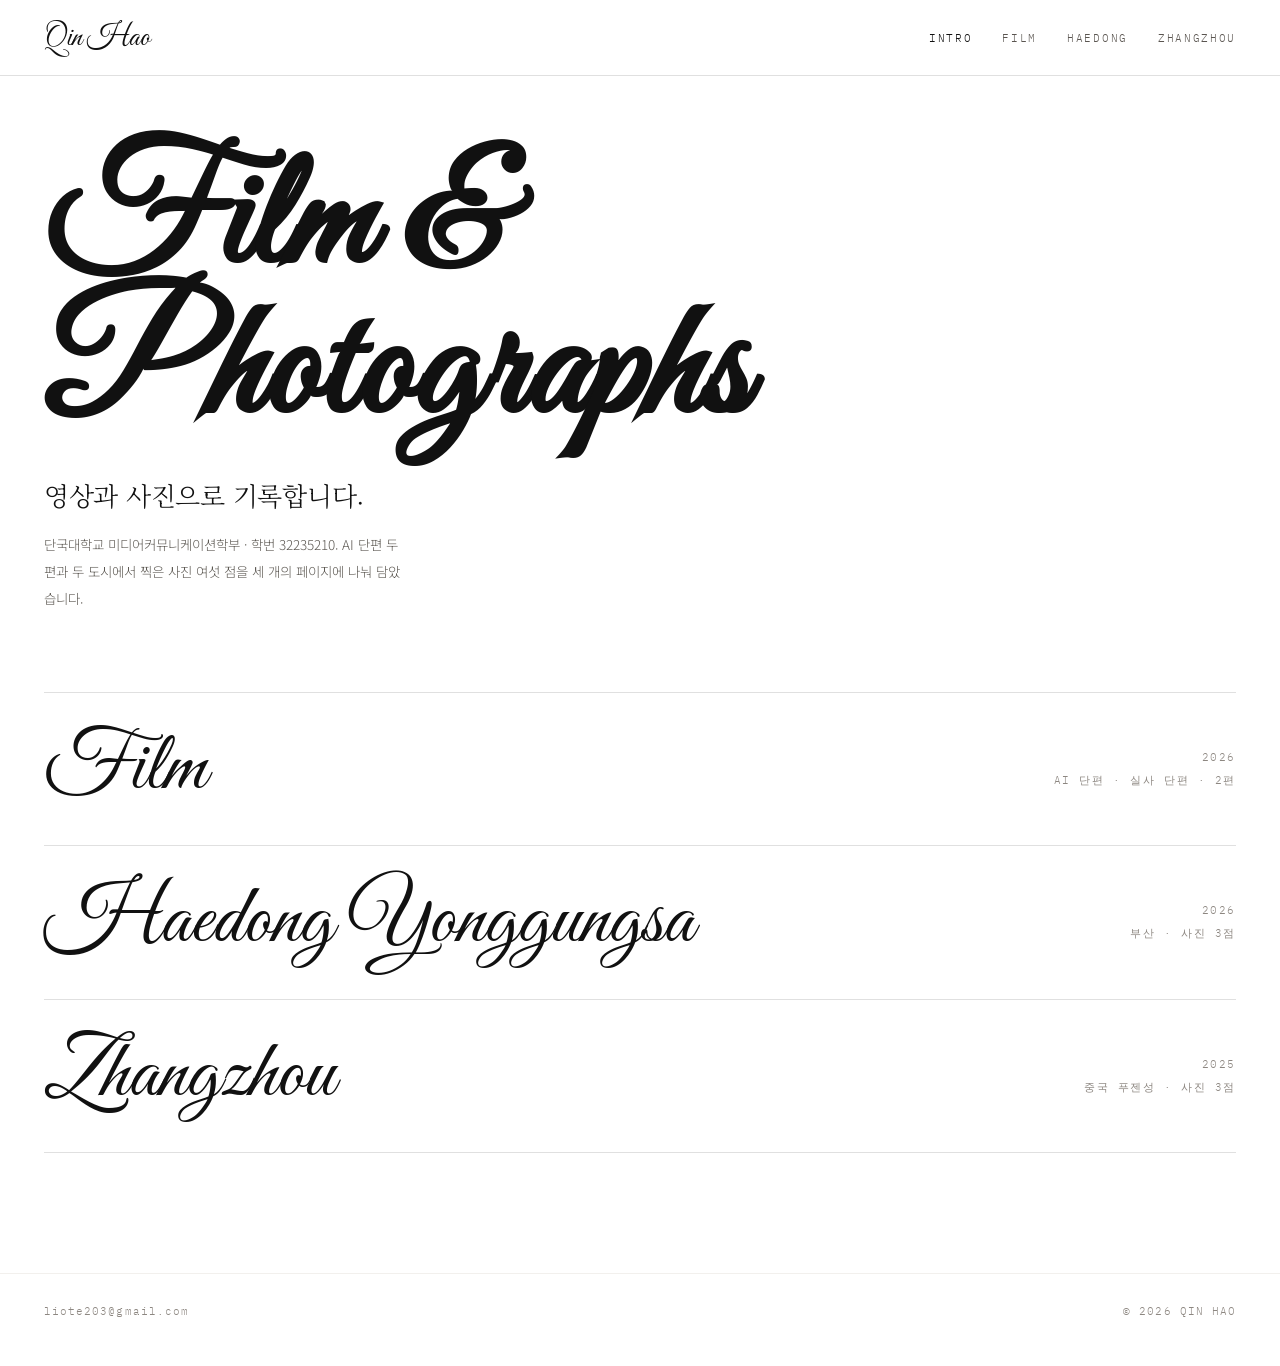
==== index.html @ 4407c4aa "portfolio: film / haedong / zhangzhou with script titles" ====
<!DOCTYPE html>
<html lang="ko"><head><meta charset="utf-8">
<meta name="viewport" content="width=device-width,initial-scale=1">
<title>친하오 | 영상과 사진</title>
<link rel="stylesheet" href="style.css"></head>
<body>
<header class="menu">
  <a class="brand" href="index.html">Qin Hao</a>
  <nav>
    <a class="on" href="index.html">Intro</a>
    <a href="film.html">Film</a>
    <a href="haedong.html">Haedong</a>
    <a href="zhangzhou.html">Zhangzhou</a>
  </nav>
</header>

<section class="hero">
  <h1 class="script up">Film &amp; Photographs</h1>
  <p class="kr up d1">영상과 사진으로 기록합니다.</p>
  <p class="lede up d2">단국대학교 미디어커뮤니케이션학부 · 학번 32235210. AI 단편 두 편과 두 도시에서 찍은 사진 여섯 점을 세 개의 페이지에 나눠 담았습니다.</p>
</section>

<section class="entries">
  <a class="entry up" href="film.html">
    <h2>Film</h2>
    <span class="meta">2026<br>AI 단편 · 실사 단편 · 2편</span>
  </a>
  <a class="entry up d1" href="haedong.html">
    <h2>Haedong Yonggungsa</h2>
    <span class="meta">2026<br>부산 · 사진 3점</span>
  </a>
  <a class="entry up d2" href="zhangzhou.html">
    <h2>Zhangzhou</h2>
    <span class="meta">2025<br>중국 푸젠성 · 사진 3점</span>
  </a>
</section>

<footer>
  <span>liote203@gmail.com</span>
  <span>© 2026 QIN HAO</span>
</footer>
<script src="app.js"></script>
</body></html>
---- style.css ----
@import url('https://fonts.googleapis.com/css2?family=Great+Vibes&family=Noto+Serif+KR:wght@300;400&family=Noto+Sans+KR:wght@300;400&family=IBM+Plex+Mono:wght@400&display=swap');

:root{
  --paper:#ffffff;
  --ink:#111111;
  --muted:#8d8781;
  --line:rgba(17,17,17,.13);
  --script:'Great Vibes', cursive;
  --serif:'Noto Serif KR', serif;
  --sans:'Noto Sans KR', sans-serif;
  --mono:'IBM Plex Mono', monospace;
  --ease:cubic-bezier(.22,.61,.36,1);
}
*{margin:0;padding:0;box-sizing:border-box}
body{background:var(--paper);color:var(--ink);font-family:var(--sans);font-weight:300;
  -webkit-font-smoothing:antialiased;overflow-x:hidden}
img{display:block;width:100%;height:100%;object-fit:cover;background:#f2f1ef}
a{color:inherit;text-decoration:none}

/* nav */
.menu{position:fixed;inset:0 0 auto;height:76px;display:flex;align-items:center;justify-content:space-between;
  padding:0 44px;background:rgba(255,255,255,.92);backdrop-filter:blur(10px);border-bottom:1px solid var(--line);z-index:30}
.menu .brand{font-family:var(--script);font-size:30px;line-height:1}
.menu nav{display:flex;gap:30px;font-family:var(--mono);font-size:10.5px;letter-spacing:.16em;text-transform:uppercase}
.menu nav a{color:#5a5550}
.menu nav a.on,.menu nav a:hover{color:var(--ink)}

/* hero */
.hero{padding:150px 44px 60px}
.hero .script{font-family:var(--script);font-size:clamp(64px,13vw,168px);line-height:.9;letter-spacing:.01em}
.hero .kr{margin-top:26px;font-family:var(--serif);font-size:clamp(20px,2.2vw,26px);font-weight:300;letter-spacing:-.01em}
.hero .lede{margin-top:18px;max-width:52ch;font-size:13.5px;line-height:2;color:#5c5852}

/* entries */
.entries{padding:20px 44px 120px}
.entry{display:grid;grid-template-columns:1fr 300px;gap:40px;align-items:center;
  padding:34px 0;border-top:1px solid var(--line);transition:padding .5s var(--ease)}
.entry:last-child{border-bottom:1px solid var(--line)}
.entry:hover{padding-left:18px}
.entry h2{font-family:var(--script);font-size:clamp(44px,6.6vw,92px);line-height:1;font-weight:400}
.entry .meta{font-family:var(--mono);font-size:10.5px;letter-spacing:.15em;text-transform:uppercase;
  color:var(--muted);text-align:right;line-height:2.2}

/* series hero */
.shero{position:relative;height:88svh;margin-top:76px;overflow:hidden}
.shero::after{content:'';position:absolute;inset:0;
  background:linear-gradient(to top,rgba(0,0,0,.55),rgba(0,0,0,.05) 62%)}
.shero .cap{position:absolute;left:44px;right:44px;bottom:46px;z-index:2;color:#fff}
.shero .script{font-family:var(--script);font-size:clamp(56px,11vw,150px);line-height:.92}
.shero .sub{margin-top:14px;font-family:var(--mono);font-size:10.5px;letter-spacing:.2em;text-transform:uppercase;opacity:.85}

/* works */
.works{padding:96px 44px 20px}
.work{display:grid;grid-template-columns:1fr 1fr;gap:60px;align-items:center;margin-bottom:110px}
.work.flip .pic{order:2}
.work .pic{aspect-ratio:4/5;overflow:hidden}
.work.wide{grid-template-columns:1fr;gap:0}
.work.wide .pic{aspect-ratio:16/9}
.work h3{font-family:var(--script);font-size:clamp(34px,4.4vw,60px);line-height:1.05;margin-bottom:22px}
.spec{list-style:none;border-top:1px solid var(--line)}
.spec li{display:flex;justify-content:space-between;gap:16px;padding:11px 0;border-bottom:1px solid #f0eeeb;
  font-size:12.5px;color:#3d3934}
.spec b{font-family:var(--mono);font-weight:400;font-size:9.5px;letter-spacing:.16em;text-transform:uppercase;color:#9a948c}
.work .note{margin-top:20px;font-size:13px;line-height:1.95;color:var(--muted);max-width:40ch}

/* films */
.films{padding:96px 44px 20px}
.film{margin-bottom:96px}
.film .frame{aspect-ratio:16/9;overflow:hidden;background:#0b0b0c}
.film iframe{width:100%;height:100%;border:0}
.film h3{font-family:var(--script);font-size:clamp(34px,4.4vw,58px);line-height:1.05;margin:26px 0 16px}
.film .line{font-family:var(--mono);font-size:10.5px;letter-spacing:.15em;text-transform:uppercase;color:var(--muted)}

/* next + footer */
.next{border-top:1px solid var(--line);padding:56px 44px;display:flex;justify-content:space-between;align-items:baseline}
.next .script{font-family:var(--script);font-size:clamp(40px,6vw,90px);line-height:1}
.next:hover .script{transform:translateX(12px);transition:transform .5s var(--ease)}
.next .mono{font-family:var(--mono);font-size:10.5px;letter-spacing:.18em;text-transform:uppercase;color:var(--muted)}
footer{padding:30px 44px 48px;border-top:1px solid #f2f0ed;display:flex;justify-content:space-between;
  font-family:var(--mono);font-size:10.5px;letter-spacing:.1em;color:var(--muted)}

/* motion: 위로 / 줌인 */
.up{opacity:0;transform:translateY(42px);transition:opacity .8s var(--ease),transform .9s var(--ease)}
.up.in{opacity:1;transform:none}
.zoom{overflow:hidden}
.zoom img{transform:scale(1.1);transition:transform 1.4s var(--ease)}
.zoom.in img{transform:scale(1)}
.d1{transition-delay:.12s}.d2{transition-delay:.24s}
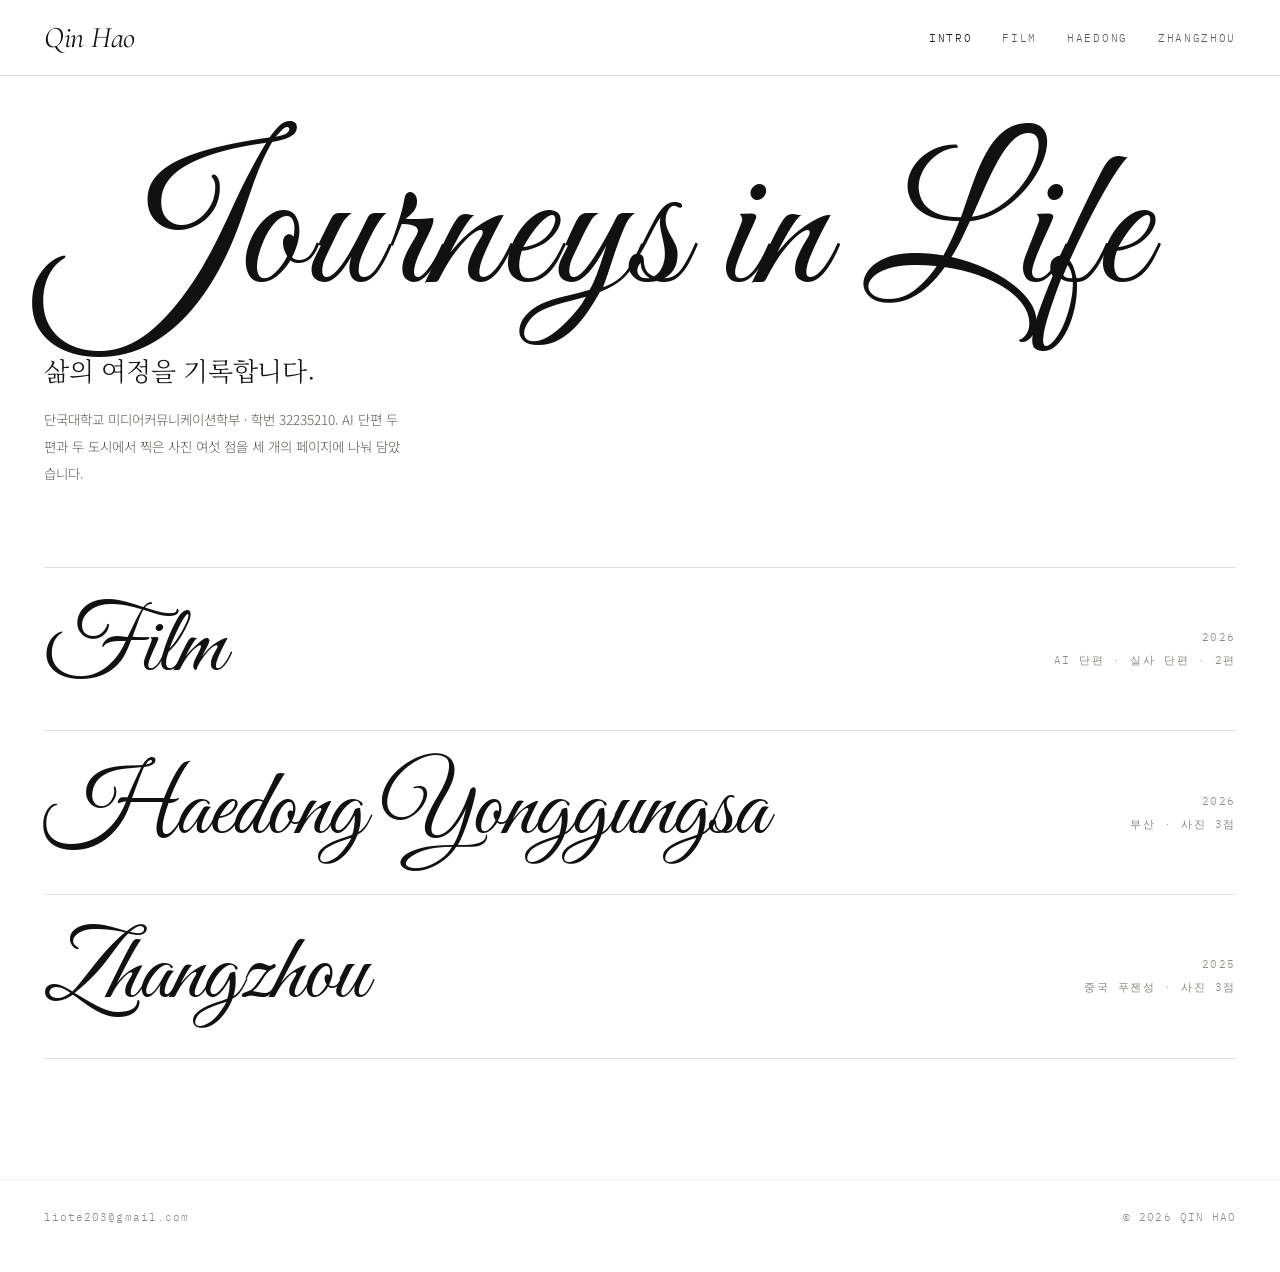
==== commit 40b1fbd3: "home title: Journeys in Life" ====
--- a/index.html
+++ b/index.html
@@ -1,7 +1,7 @@
 <!DOCTYPE html>
 <html lang="ko"><head><meta charset="utf-8">
 <meta name="viewport" content="width=device-width,initial-scale=1">
-<title>친하오 | 영상과 사진</title>
+<title>Journeys in Life | 친하오</title>
 <link rel="stylesheet" href="style.css"></head>
 <body>
 <header class="menu">
@@ -15,8 +15,8 @@
 </header>
 
 <section class="hero">
-  <h1 class="script up">Film &amp; Photographs</h1>
-  <p class="kr up d1">영상과 사진으로 기록합니다.</p>
+  <h1 class="script up">Journeys in Life</h1>
+  <p class="kr up d1">삶의 여정을 기록합니다.</p>
   <p class="lede up d2">단국대학교 미디어커뮤니케이션학부 · 학번 32235210. AI 단편 두 편과 두 도시에서 찍은 사진 여섯 점을 세 개의 페이지에 나눠 담았습니다.</p>
 </section>
 
--- a/style.css
+++ b/style.css
@@ -1,17 +1,19 @@
-@import url('https://fonts.googleapis.com/css2?family=Great+Vibes&family=Noto+Serif+KR:wght@300;400&family=Noto+Sans+KR:wght@300;400&family=IBM+Plex+Mono:wght@400&display=swap');
+@import url('https://fonts.googleapis.com/css2?family=Great+Vibes&family=Cormorant+Garamond:ital,wght@0,400;1,300;1,400&family=Noto+Serif+KR:wght@300;400&family=Noto+Sans+KR:wght@300;400&family=IBM+Plex+Mono:wght@400&display=swap');
 
 :root{
   --paper:#ffffff;
   --ink:#111111;
   --muted:#8d8781;
   --line:rgba(17,17,17,.13);
-  --script:'Great Vibes', cursive;
+  --script:'Cormorant Garamond', serif;
+  --flourish:'Great Vibes', cursive;
   --serif:'Noto Serif KR', serif;
   --sans:'Noto Sans KR', sans-serif;
   --mono:'IBM Plex Mono', monospace;
   --ease:cubic-bezier(.22,.61,.36,1);
 }
 *{margin:0;padding:0;box-sizing:border-box}
+.script,.entry h2,.film h3,.work h3,.next .script,.menu .brand{font-style:italic;font-weight:400;letter-spacing:-.01em}
 body{background:var(--paper);color:var(--ink);font-family:var(--sans);font-weight:300;
   -webkit-font-smoothing:antialiased;overflow-x:hidden}
 img{display:block;width:100%;height:100%;object-fit:cover;background:#f2f1ef}
@@ -27,7 +29,7 @@
 
 /* hero */
 .hero{padding:150px 44px 60px}
-.hero .script{font-family:var(--script);font-size:clamp(64px,13vw,168px);line-height:.9;letter-spacing:.01em}
+.hero .script{font-family:var(--flourish);font-style:normal;font-weight:400;font-size:clamp(72px,15.5vw,208px);line-height:.88;letter-spacing:.01em}
 .hero .kr{margin-top:26px;font-family:var(--serif);font-size:clamp(20px,2.2vw,26px);font-weight:300;letter-spacing:-.01em}
 .hero .lede{margin-top:18px;max-width:52ch;font-size:13.5px;line-height:2;color:#5c5852}
 
@@ -37,31 +39,43 @@
   padding:34px 0;border-top:1px solid var(--line);transition:padding .5s var(--ease)}
 .entry:last-child{border-bottom:1px solid var(--line)}
 .entry:hover{padding-left:18px}
-.entry h2{font-family:var(--script);font-size:clamp(44px,6.6vw,92px);line-height:1;font-weight:400}
+.entry h2{font-family:var(--flourish);font-style:normal;font-size:clamp(50px,7.4vw,110px);line-height:1;font-weight:400}
 .entry .meta{font-family:var(--mono);font-size:10.5px;letter-spacing:.15em;text-transform:uppercase;
   color:var(--muted);text-align:right;line-height:2.2}
 
-/* series hero */
-.shero{position:relative;height:88svh;margin-top:76px;overflow:hidden}
-.shero::after{content:'';position:absolute;inset:0;
-  background:linear-gradient(to top,rgba(0,0,0,.55),rgba(0,0,0,.05) 62%)}
-.shero .cap{position:absolute;left:44px;right:44px;bottom:46px;z-index:2;color:#fff}
-.shero .script{font-family:var(--script);font-size:clamp(56px,11vw,150px);line-height:.92}
-.shero .sub{margin-top:14px;font-family:var(--mono);font-size:10.5px;letter-spacing:.2em;text-transform:uppercase;opacity:.85}
+/* page head (텍스트만) */
+.head{padding:150px 44px 34px;max-width:1560px;margin:0 auto}
+.head .script{font-family:var(--script);font-size:clamp(56px,10vw,140px);line-height:.9}
+.head .sub{margin-top:16px;font-family:var(--mono);font-size:10.5px;letter-spacing:.2em;text-transform:uppercase;color:var(--muted)}
+.head .lede{margin-top:20px;max-width:54ch;font-size:13.5px;line-height:2;color:#5c5852}
 
-/* works */
-.works{padding:96px 44px 20px}
-.work{display:grid;grid-template-columns:1fr 1fr;gap:60px;align-items:center;margin-bottom:110px}
+/* works: 사진 한 장 + 옆 여백(화려체 제목 + 상세 정보) */
+.works{padding:10px 44px 50px;max-width:1560px;margin:0 auto}
+.work{display:grid;grid-template-columns:minmax(0,1fr) minmax(300px,440px);
+  gap:clamp(36px,7vw,120px);align-items:center;
+  padding:clamp(48px,6vw,92px) 0;border-top:1px solid var(--line)}
 .work.flip .pic{order:2}
-.work .pic{aspect-ratio:4/5;overflow:hidden}
-.work.wide{grid-template-columns:1fr;gap:0}
-.work.wide .pic{aspect-ratio:16/9}
-.work h3{font-family:var(--script);font-size:clamp(34px,4.4vw,60px);line-height:1.05;margin-bottom:22px}
-.spec{list-style:none;border-top:1px solid var(--line)}
-.spec li{display:flex;justify-content:space-between;gap:16px;padding:11px 0;border-bottom:1px solid #f0eeeb;
-  font-size:12.5px;color:#3d3934}
-.spec b{font-family:var(--mono);font-weight:400;font-size:9.5px;letter-spacing:.16em;text-transform:uppercase;color:#9a948c}
-.work .note{margin-top:20px;font-size:13px;line-height:1.95;color:var(--muted);max-width:40ch}
+.work.flip .txt{order:1}
+.work .pic{aspect-ratio:4/5;max-width:660px;width:100%;justify-self:end}
+.work.flip .pic{justify-self:start}
+.work.wide .pic,.pic.wide{aspect-ratio:16/9;max-width:800px}
+.work h3{font-family:var(--script);font-size:clamp(38px,5.2vw,74px);line-height:1.02;margin-bottom:28px}
+.spec{list-style:none;border-top:1px solid var(--line);max-width:360px}
+.spec li{display:flex;justify-content:space-between;gap:18px;padding:12px 0;border-bottom:1px solid #f1efec;
+  font-size:13px;color:#33302c}
+.spec b{font-family:var(--mono);font-weight:400;font-size:10px;letter-spacing:.15em;text-transform:uppercase;color:#8a847c}
+.work .note{margin-top:26px;padding-top:20px;border-top:1px solid #f1efec;font-size:13.5px;line-height:2.1;
+  color:#4a4640;max-width:47ch}
+.note-label{display:block;margin-bottom:8px;font-family:var(--mono);font-size:9.5px;letter-spacing:.2em;
+  text-transform:uppercase;color:#a09a92}
+
+@media(max-width:860px){
+  .work{grid-template-columns:1fr;gap:24px}
+  .work.flip .pic,.work.flip .txt{order:0}
+  .work .pic{justify-self:stretch;max-width:none}
+  .head,.works,.hero,.entries,.films{padding-left:22px;padding-right:22px}
+  .menu{padding:0 22px}
+}
 
 /* films */
 .films{padding:96px 44px 20px}
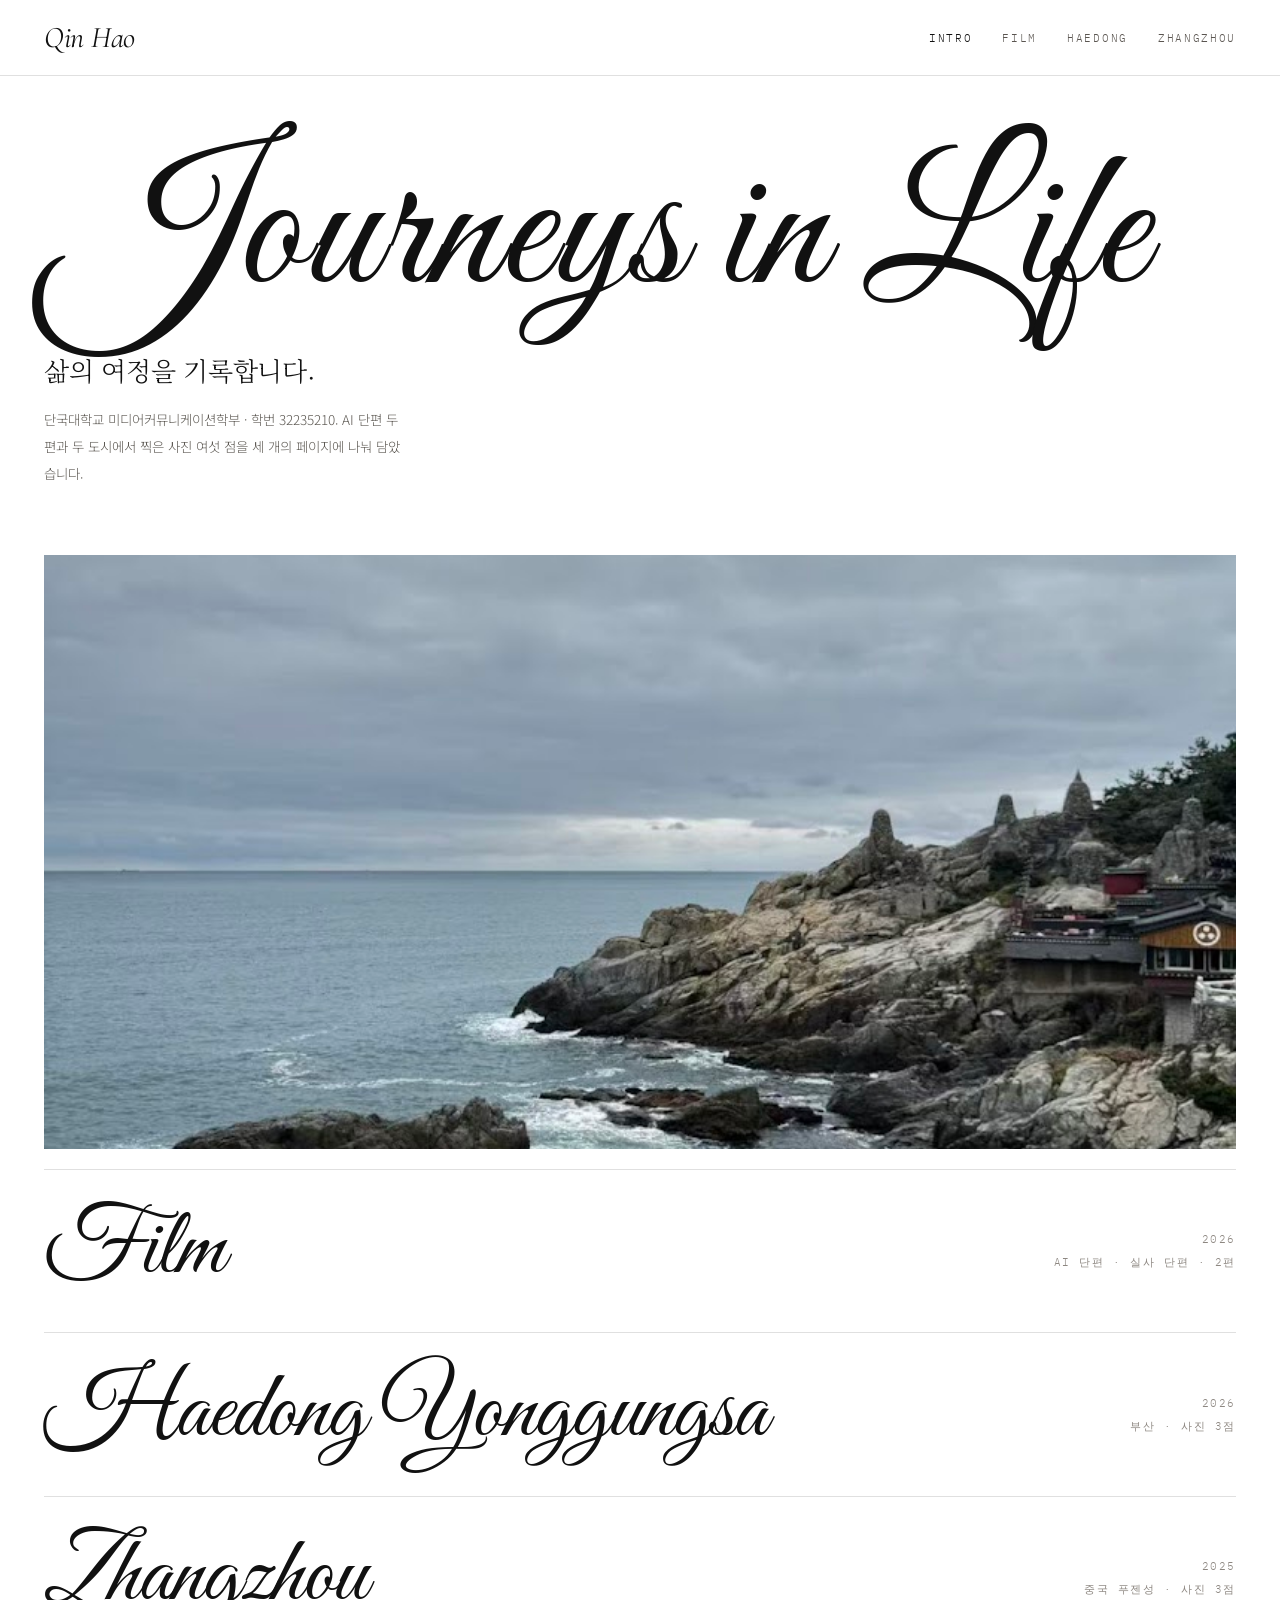
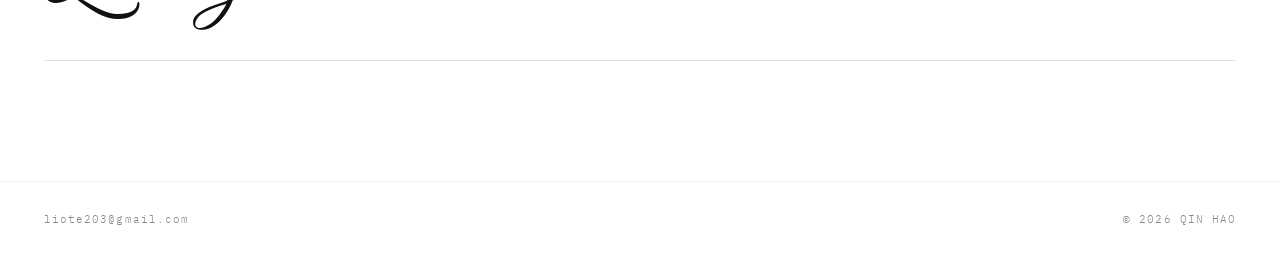
==== commit c577e9f6: "home: banner photo" ====
--- a/index.html
+++ b/index.html
@@ -20,6 +20,8 @@
   <p class="lede up d2">단국대학교 미디어커뮤니케이션학부 · 학번 32235210. AI 단편 두 편과 두 도시에서 찍은 사진 여섯 점을 세 개의 페이지에 나눠 담았습니다.</p>
 </section>
 
+<section class="banner zoom up"><img src="img/p1.jpg" alt="해동용궁사에서"></section>
+
 <section class="entries">
   <a class="entry up" href="film.html">
     <h2>Film</h2>
--- a/style.css
+++ b/style.css
@@ -32,6 +32,10 @@
 .hero .script{font-family:var(--flourish);font-style:normal;font-weight:400;font-size:clamp(72px,15.5vw,208px);line-height:.88;letter-spacing:.01em}
 .hero .kr{margin-top:26px;font-family:var(--serif);font-size:clamp(20px,2.2vw,26px);font-weight:300;letter-spacing:-.01em}
 .hero .lede{margin-top:18px;max-width:52ch;font-size:13.5px;line-height:2;color:#5c5852}
+
+/* home banner */
+.banner{margin:8px 44px 0;height:min(66vh,620px);overflow:hidden}
+.banner img{width:100%;height:100%;object-fit:cover}
 
 /* entries */
 .entries{padding:20px 44px 120px}
